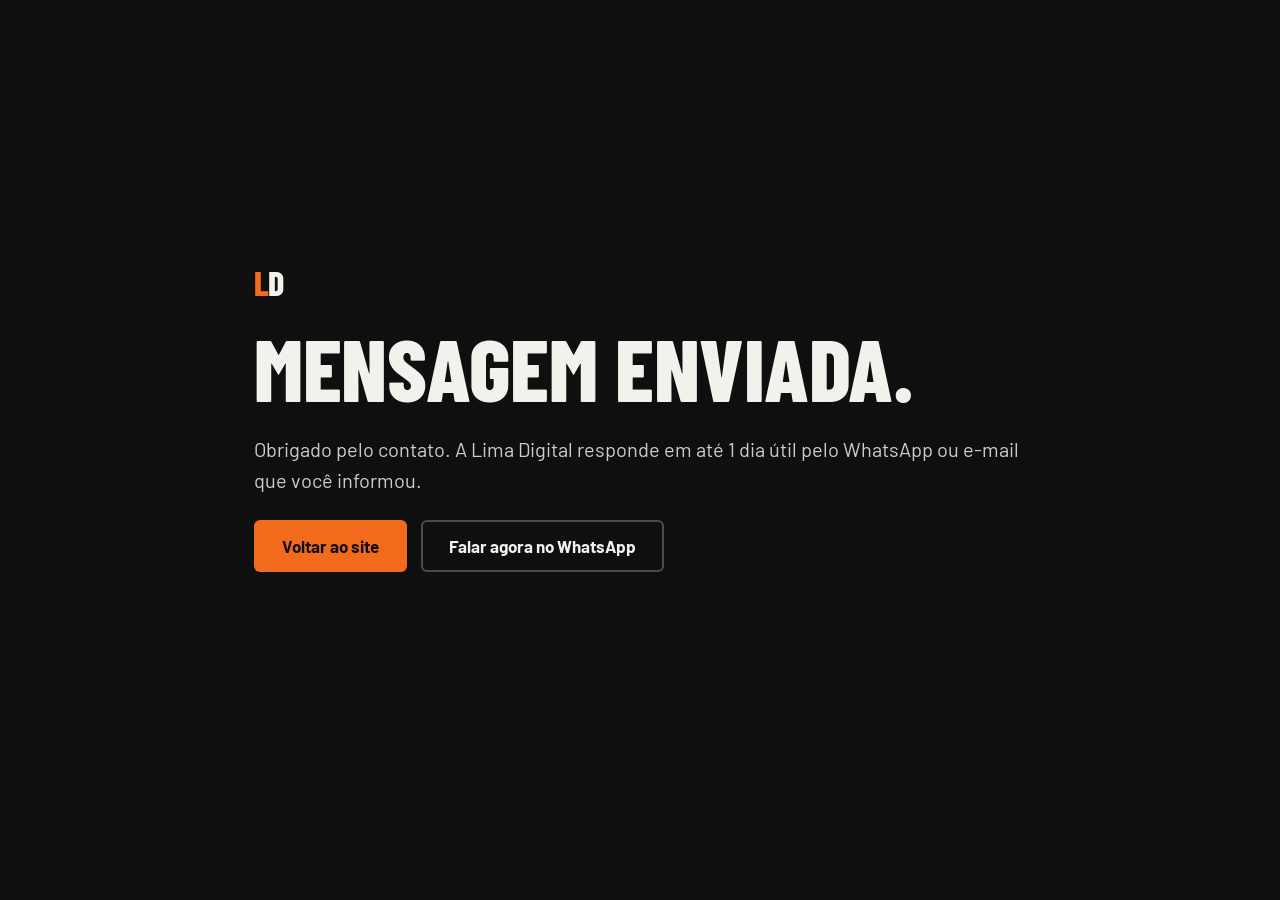
==== obrigado.html @ a5762a9d "Primeiro commit" ====
<!doctype html>
<html lang="pt-BR">
<head>
<meta charset="utf-8">
<meta name="viewport" content="width=device-width, initial-scale=1">
<title>Mensagem enviada | Lima Digital</title>
<meta name="robots" content="noindex">
<link rel="icon" href="favicon.svg" type="image/svg+xml">
<link rel="stylesheet" href="https://fonts.googleapis.com/css2?family=Barlow+Condensed:wght@800&family=Barlow:wght@400;700&display=swap">
<link rel="stylesheet" href="css/style.css">
</head>
<body>
<main class="secao">
  <div class="largura largura-texto" style="display:flex;flex-direction:column;gap:24px;min-height:70vh;justify-content:center">
    <span class="marca-ld"><span class="l">L</span>D</span>
    <h1 style="font-size:clamp(48px,8vw,88px);text-transform:uppercase">Mensagem enviada.</h1>
    <p style="font-size:20px;color:#CFCDC8">Obrigado pelo contato. A Lima Digital responde em até 1 dia útil pelo WhatsApp ou e-mail que você informou.</p>
    <div style="display:flex;flex-wrap:wrap;gap:14px">
      <a class="btn btn-laranja" href="index.html">Voltar ao site</a>
      <a class="btn btn-contorno" href="https://wa.me/5521982232973?text=Ol%C3%A1%2C%20Lima%20Digital!" target="_blank" rel="noopener">Falar agora no WhatsApp</a>
    </div>
  </div>
</main>
</body>
</html>
---- css/style.css ----
/* Lima Digital — estilos do site */
:root {
  --preto: #0F0F10;
  --grafite: #19191B;
  --grafite-2: #232326;
  --linha: #2E2E32;
  --gelo: #F3F1EC;
  --cinza: #A3A3A8;
  --laranja: #F26B1D;
  --laranja-claro: #FF8A45;
  --titulo: 'Barlow Condensed', 'Arial Narrow', sans-serif;
  --texto: 'Barlow', 'Helvetica Neue', Arial, sans-serif;
  --raio: 6px;
  --largura: 1180px;
}

*, *::before, *::after { box-sizing: border-box; }
html { scroll-behavior: smooth; scroll-padding-top: 80px; }
@media (prefers-reduced-motion: reduce) { html { scroll-behavior: auto; } }
body {
  margin: 0;
  background: var(--preto);
  color: var(--gelo);
  font-family: var(--texto);
  font-size: 18px;
  line-height: 1.55;
  -webkit-font-smoothing: antialiased;
}
img { max-width: 100%; display: block; }
a { color: inherit; }
h1, h2, h3 { font-family: var(--titulo); font-weight: 800; line-height: 0.98; margin: 0; letter-spacing: -0.005em; }
p { margin: 0; }
:focus-visible { outline: 3px solid var(--laranja); outline-offset: 3px; }

.skip { position: absolute; left: -999px; top: 8px; background: var(--laranja); color: var(--preto); padding: 8px 14px; z-index: 100; font-weight: 700; }
.skip:focus { left: 8px; }

.largura { max-width: var(--largura); margin: 0 auto; padding: 0 24px; }
.largura-texto { max-width: 820px; }

/* Botões */
.btn {
  display: inline-flex; align-items: center; justify-content: center;
  min-height: 52px; padding: 0 26px;
  font-family: var(--texto); font-weight: 700; font-size: 17px;
  text-decoration: none; border-radius: var(--raio); border: 2px solid transparent;
  cursor: pointer; transition: background-color .15s, color .15s, border-color .15s;
}
.btn-laranja { background: var(--laranja); color: var(--preto); }
.btn-laranja:hover { background: var(--laranja-claro); }
.btn-contorno { border-color: #4A4A4F; color: var(--gelo); }
.btn-contorno:hover { border-color: var(--gelo); }
.btn-p { min-height: 44px; padding: 0 18px; font-size: 16px; }
.link { color: var(--laranja); font-weight: 700; text-decoration: underline; text-underline-offset: 4px; }

/* Topo */
.topo { position: sticky; top: 0; z-index: 50; background: rgba(15, 15, 16, 0.94); backdrop-filter: blur(8px); border-bottom: 1px solid var(--linha); }
.topo-in { max-width: var(--largura); margin: 0 auto; padding: 0 24px; height: 72px; display: flex; align-items: center; justify-content: space-between; gap: 24px; }
.marca { display: flex; align-items: center; gap: 12px; text-decoration: none; }
.marca-ld { font-family: var(--titulo); font-weight: 800; font-size: 34px; line-height: 1; letter-spacing: -0.03em; }
.marca-ld .l { color: var(--laranja); }
.marca-nome { font-family: var(--titulo); font-weight: 700; font-size: 17px; letter-spacing: 0.2em; text-transform: uppercase; }
.menu { display: flex; align-items: center; gap: 28px; }
.menu a:not(.btn) { text-decoration: none; font-weight: 600; font-size: 16px; color: #D8D6D1; }
.menu a:not(.btn):hover { color: var(--laranja); }
.menu-btn { display: none; background: none; border: 0; color: var(--gelo); width: 44px; height: 44px; align-items: center; justify-content: center; cursor: pointer; }

/* Abertura */
.hero { padding: 72px 0 96px; }
.hero-in { max-width: var(--largura); margin: 0 auto; padding: 0 24px; display: grid; grid-template-columns: 1.15fr 0.85fr; gap: 56px; align-items: center; }
.hero h1 { font-size: clamp(56px, 8.4vw, 116px); text-transform: uppercase; line-height: 0.88; }
.hero-sub { margin-top: 28px; max-width: 34em; font-size: 21px; color: #CFCDC8; }
.hero-botoes { margin-top: 36px; display: flex; flex-wrap: wrap; gap: 14px; }

/* Visor de câmera/drone: o elemento marcante da página */
.visor { position: relative; margin: 0; aspect-ratio: 4 / 5; background: var(--grafite) repeating-linear-gradient(0deg, transparent 0 63px, #222225 63px 64px), repeating-linear-gradient(90deg, transparent 0 63px, #222225 63px 64px); border-radius: 2px; overflow: hidden; }
.visor img { position: absolute; inset: 0; width: 100%; height: 100%; object-fit: cover; }
.canto { position: absolute; width: 44px; height: 44px; border-color: var(--laranja); border-style: solid; border-width: 0; z-index: 2; }
.c1 { top: 18px; left: 18px; border-top-width: 3px; border-left-width: 3px; }
.c2 { top: 18px; right: 18px; border-top-width: 3px; border-right-width: 3px; }
.c3 { bottom: 18px; left: 18px; border-bottom-width: 3px; border-left-width: 3px; }
.c4 { bottom: 18px; right: 18px; border-bottom-width: 3px; border-right-width: 3px; }
.mira { position: absolute; top: 50%; left: 50%; width: 28px; height: 28px; margin: -14px 0 0 -14px; z-index: 2; }
.mira::before, .mira::after { content: ""; position: absolute; background: rgba(243, 241, 236, 0.8); }
.mira::before { left: 13px; top: 0; width: 2px; height: 28px; }
.mira::after { top: 13px; left: 0; width: 28px; height: 2px; }
.visor figcaption { position: absolute; left: 30px; bottom: 30px; z-index: 2; font-size: 14px; font-weight: 600; background: rgba(15, 15, 16, 0.75); padding: 4px 10px; border-radius: 3px; }

/* Seções */
.secao { padding: 104px 0; }
.secao-grafite { background: var(--grafite); }
.cabeca { display: grid; grid-template-columns: 1fr 1fr; gap: 48px; align-items: end; margin-bottom: 56px; }
.cabeca h2, .largura-texto > h2 { font-size: clamp(44px, 5.6vw, 72px); }
.cabeca p { color: #CFCDC8; font-size: 19px; max-width: 32em; }

/* Serviços */
.servicos { display: grid; grid-template-columns: repeat(3, minmax(0, 1fr)); gap: 16px; }
.serv { background: var(--grafite); border: 1px solid var(--linha); border-radius: var(--raio); padding: 30px 28px 32px; display: flex; flex-direction: column; gap: 12px; }
.serv h3 { font-size: 32px; }
.serv p { color: #CFCDC8; font-size: 17px; }
.serv-destaque { grid-column: span 2; background: var(--laranja); border-color: var(--laranja); color: var(--preto); padding: 40px 40px 42px; justify-content: space-between; }
.serv-destaque h3 { font-size: clamp(44px, 5vw, 64px); }
.serv-destaque p { color: var(--preto); font-size: 19px; max-width: 34em; font-weight: 500; }
.serv-destaque .link { color: var(--preto); }
.serv-breve { background: transparent; border-style: dashed; border-color: #44444A; }
.serv-breve h3, .serv-breve p { color: var(--cinza); }
.selo { align-self: flex-start; margin-top: auto; font-size: 14px; font-weight: 700; color: var(--gelo); border: 1px solid #55555A; padding: 3px 10px; border-radius: 99px; }

/* Exemplos */
.exemplos { display: grid; grid-template-columns: repeat(2, minmax(0, 1fr)); gap: 32px; }
.exemplo { text-decoration: none; display: flex; flex-direction: column; gap: 22px; }
.janela { border-radius: 10px; overflow: hidden; border: 1px solid #3A3A3F; aspect-ratio: 16 / 10; display: flex; flex-direction: column; transition: transform .2s; }
.exemplo:hover .janela { transform: translateY(-4px); }
@media (prefers-reduced-motion: reduce) { .exemplo:hover .janela { transform: none; } }
.janela-barra { height: 30px; flex: none; background: #2A2A2E; display: flex; align-items: center; gap: 6px; padding: 0 12px; }
.janela-barra i { width: 10px; height: 10px; border-radius: 50%; background: #55555B; }
.mini-imob { flex: 1; background: #FFFFFF; color: #1B2B2E; padding: 22px 26px; display: flex; flex-direction: column; gap: 12px; }
.mini-imob b { font-size: 15px; color: #1F5C4A; }
.mini-imob .mini-titulo { font-family: Georgia, serif; font-size: clamp(20px, 2.4vw, 30px); line-height: 1.1; max-width: 16em; }
.mini-cards { margin-top: auto; display: grid; grid-template-columns: repeat(3, 1fr); gap: 10px; }
.mini-cards i { aspect-ratio: 4 / 3; background: #E7E1D3; border-radius: 6px; }
.mini-cards i:first-child { background: #1F5C4A; }
.mini-conf { flex: 1; background: #1E1630; color: #F4EEF8; padding: 22px 26px; display: flex; flex-direction: column; gap: 12px; }
.mini-conf b { font-size: 15px; color: #F2B544; }
.mini-conf .mini-titulo { font-family: var(--titulo); font-weight: 800; font-size: clamp(30px, 3.6vw, 48px); line-height: 0.95; text-transform: uppercase; }
.mini-botao { margin-top: auto; width: 150px; height: 34px; border-radius: 99px; background: #F2B544; }
.exemplo-info { display: flex; flex-direction: column; gap: 8px; }
.exemplo-info h3 { font-size: 34px; }
.exemplo-info p { color: #CFCDC8; font-size: 17px; }

/* Galeria */
.galeria { display: grid; grid-template-columns: repeat(3, minmax(0, 1fr)); grid-auto-rows: 260px; gap: 12px; }
.foto { position: relative; margin: 0; background: var(--grafite); border-radius: 4px; overflow: hidden; }
.foto img { width: 100%; height: 100%; object-fit: cover; }
.foto-alta { grid-row: span 2; }
.foto-larga { grid-column: span 2; }
.foto figcaption { position: absolute; left: 14px; bottom: 14px; font-size: 15px; font-weight: 600; background: rgba(15, 15, 16, 0.8); padding: 4px 10px; border-radius: 3px; }

.clientes { margin-top: 72px; padding-top: 40px; border-top: 1px solid var(--linha); display: flex; flex-wrap: wrap; align-items: center; justify-content: space-between; gap: 24px; }
.clientes h3 { font-size: 30px; }
.clientes ul { list-style: none; margin: 0; padding: 0; display: flex; flex-wrap: wrap; gap: 14px; }
.clientes a { display: flex; align-items: center; gap: 12px; text-decoration: none; padding: 10px 18px 10px 10px; min-height: 64px; border: 1px solid var(--linha); border-radius: 99px; font-weight: 600; }
.clientes a:hover { border-color: var(--laranja); }
.clientes img { width: 44px; height: 44px; border-radius: 50%; object-fit: cover; background: #fff; }

/* Como funciona */
.passos { list-style: none; margin: 0; padding: 0; display: grid; grid-template-columns: repeat(4, minmax(0, 1fr)); gap: 32px; counter-reset: passo; }
.passos li { display: flex; flex-direction: column; gap: 10px; padding-top: 22px; border-top: 3px solid var(--laranja); }
.passos .n { font-family: var(--titulo); font-weight: 800; font-size: 56px; line-height: 1; color: var(--laranja); }
.passos h3 { font-size: 30px; }
.passos p { color: #CFCDC8; font-size: 17px; }

/* Dúvidas */
.faq { margin-top: 40px; border-top: 1px solid var(--linha); }
.faq details { border-bottom: 1px solid var(--linha); }
.faq summary { cursor: pointer; list-style: none; padding: 22px 44px 22px 0; position: relative; font-weight: 700; font-size: 19px; }
.faq summary::-webkit-details-marker { display: none; }
.faq summary::after { content: "+"; position: absolute; right: 6px; top: 50%; transform: translateY(-50%); font-family: var(--titulo); font-size: 32px; color: var(--laranja); line-height: 1; }
.faq details[open] summary::after { content: "−"; }
.faq details p { padding: 0 0 24px; color: #CFCDC8; max-width: 40em; }

/* Contato */
.contato { background: var(--grafite); }
.contato-in { display: grid; grid-template-columns: minmax(0, 1fr) minmax(0, 1fr); gap: 64px; align-items: start; }
.canais a { overflow-wrap: anywhere; }
.contato-texto h2 { font-size: clamp(44px, 5.4vw, 68px); }
.contato-texto > p { margin-top: 20px; color: #CFCDC8; font-size: 19px; }
.canais { list-style: none; padding: 0; margin: 36px 0 0; display: flex; flex-direction: column; gap: 4px; }
.canais li, .canais a { display: flex; gap: 14px; align-items: baseline; text-decoration: none; padding: 10px 0; }
.canais li { border-bottom: 1px solid var(--linha); flex-wrap: wrap; }
.canais b { color: var(--cinza); font-weight: 600; min-width: 120px; font-size: 16px; }
.canais a:hover { color: var(--laranja); }
.form { display: flex; flex-direction: column; gap: 18px; background: var(--preto); border: 1px solid var(--linha); border-radius: 10px; padding: 32px; }
.campo { display: flex; flex-direction: column; gap: 6px; }
.campo label { font-weight: 600; font-size: 16px; }
.campo input, .campo select, .campo textarea { font: inherit; font-size: 17px; color: var(--gelo); background: var(--grafite); border: 1px solid #3A3A3F; border-radius: var(--raio); padding: 12px 14px; min-height: 48px; }
.campo input::placeholder, .campo textarea::placeholder { color: #8C8C92; }
.campo input:focus, .campo select:focus, .campo textarea:focus { border-color: var(--laranja); outline: none; box-shadow: 0 0 0 3px rgba(242, 107, 29, 0.35); }
.form .btn { align-self: flex-start; }
.escondido { position: absolute; left: -9999px; }

/* Rodapé */
.rodape { border-top: 1px solid var(--linha); padding: 32px 0 40px; }
.rodape-in { display: flex; flex-wrap: wrap; align-items: center; gap: 12px 32px; color: var(--cinza); font-size: 15px; }
.rodape-in .marca-ld { color: var(--gelo); font-size: 28px; }

.whats-flutuante { position: fixed; right: 20px; bottom: 20px; z-index: 60; width: 60px; height: 60px; border-radius: 50%; background: #1FAF5A; color: #fff; display: flex; align-items: center; justify-content: center; box-shadow: 0 6px 18px rgba(0, 0, 0, 0.45); }
.whats-flutuante:hover { background: #24C466; }

/* Celular e tablet */
@media (max-width: 960px) {
  .hero-in { grid-template-columns: 1fr; gap: 40px; }
  .visor { max-width: 520px; aspect-ratio: 4 / 3; }
  .cabeca { grid-template-columns: 1fr; gap: 16px; margin-bottom: 40px; }
  .servicos { grid-template-columns: repeat(2, minmax(0, 1fr)); }
  .exemplos { grid-template-columns: 1fr; }
  .passos { grid-template-columns: repeat(2, minmax(0, 1fr)); }
  .contato-in { grid-template-columns: minmax(0, 1fr); gap: 40px; }
}
@media (max-width: 820px) {
  .menu-btn { display: inline-flex; }
  .menu { display: none; position: absolute; top: 72px; left: 0; right: 0; background: var(--preto); border-bottom: 1px solid var(--linha); flex-direction: column; align-items: stretch; gap: 0; padding: 8px 24px 24px; }
  .menu.aberto { display: flex; }
  .menu a:not(.btn) { padding: 14px 0; border-bottom: 1px solid var(--linha); font-size: 18px; }
  .menu .btn { margin-top: 16px; }
}
@media (max-width: 600px) {
  body { font-size: 17px; }
  .secao { padding: 72px 0; }
  .hero { padding: 40px 0 64px; }
  .hero-sub { font-size: 19px; }
  .hero-botoes .btn { width: 100%; }
  .servicos { grid-template-columns: 1fr; }
  .serv-destaque { grid-column: auto; padding: 30px 26px; }
  .galeria { grid-template-columns: 1fr 1fr; grid-auto-rows: 180px; }
  .foto-alta { grid-row: span 1; }
  .foto-larga { grid-column: span 2; }
  .passos { grid-template-columns: 1fr; gap: 28px; }
  .form { padding: 22px; }
  .form .btn { align-self: stretch; }
  .marca-nome { display: none; }
}
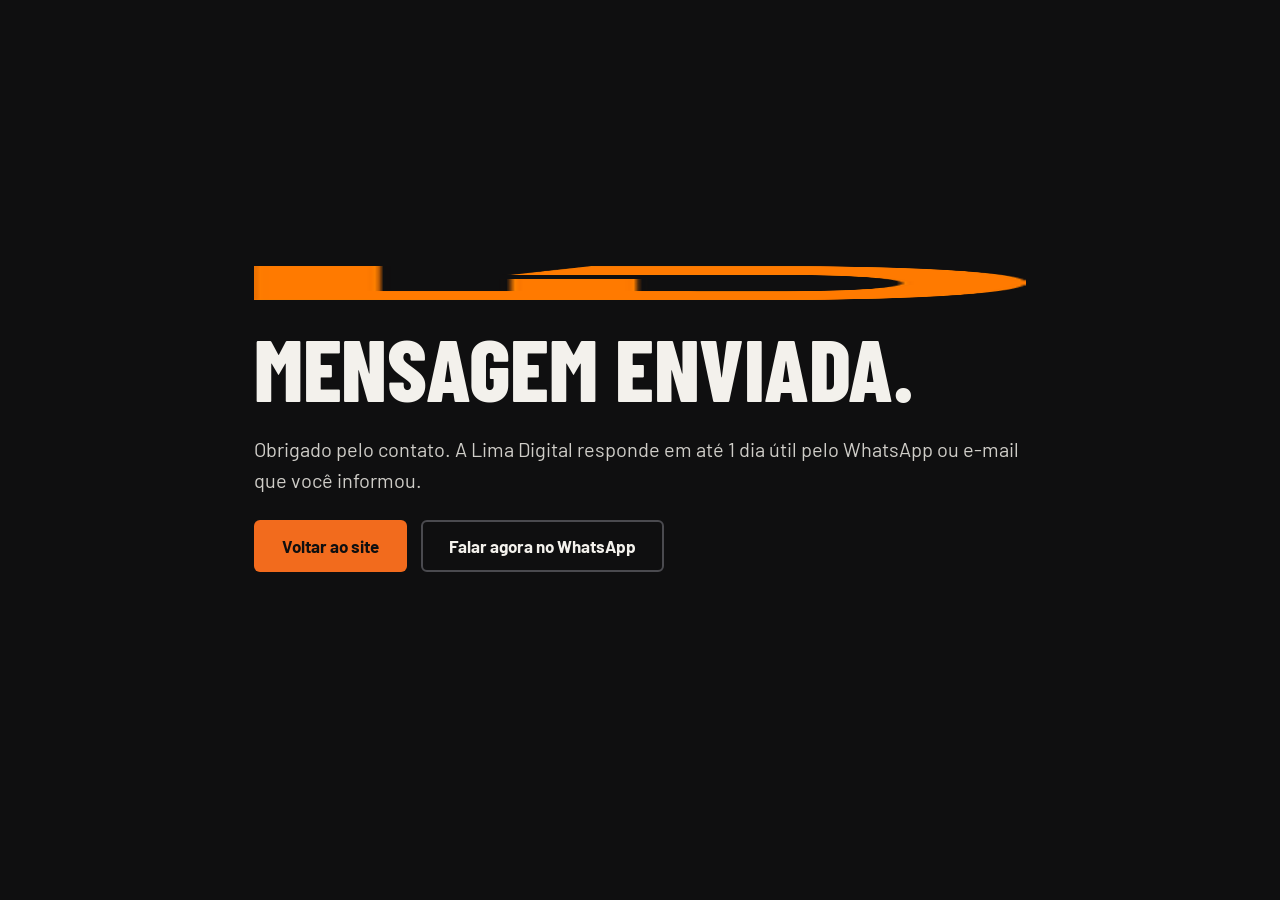
==== commit af3b464a: "Usa a logo real da Lima Digital no site e nos favicons Co-Authored-By: Claude Opus 5.5 <noreply@anth" ====
--- a/obrigado.html
+++ b/obrigado.html
@@ -5,14 +5,15 @@
 <meta name="viewport" content="width=device-width, initial-scale=1">
 <title>Mensagem enviada | Lima Digital</title>
 <meta name="robots" content="noindex">
-<link rel="icon" href="favicon.svg" type="image/svg+xml">
+<link rel="icon" href="favicon-32.png" type="image/png" sizes="32x32">
+<link rel="apple-touch-icon" href="apple-touch-icon.png">
 <link rel="stylesheet" href="https://fonts.googleapis.com/css2?family=Barlow+Condensed:wght@800&family=Barlow:wght@400;700&display=swap">
 <link rel="stylesheet" href="css/style.css">
 </head>
 <body>
 <main class="secao">
   <div class="largura largura-texto" style="display:flex;flex-direction:column;gap:24px;min-height:70vh;justify-content:center">
-    <span class="marca-ld"><span class="l">L</span>D</span>
+    <img class="marca-ld" src="img/logo-ld-96.png" alt="" width="64" height="34">
     <h1 style="font-size:clamp(48px,8vw,88px);text-transform:uppercase">Mensagem enviada.</h1>
     <p style="font-size:20px;color:#CFCDC8">Obrigado pelo contato. A Lima Digital responde em até 1 dia útil pelo WhatsApp ou e-mail que você informou.</p>
     <div style="display:flex;flex-wrap:wrap;gap:14px">
--- a/css/style.css
+++ b/css/style.css
@@ -57,8 +57,7 @@
 .topo { position: sticky; top: 0; z-index: 50; background: rgba(15, 15, 16, 0.94); backdrop-filter: blur(8px); border-bottom: 1px solid var(--linha); }
 .topo-in { max-width: var(--largura); margin: 0 auto; padding: 0 24px; height: 72px; display: flex; align-items: center; justify-content: space-between; gap: 24px; }
 .marca { display: flex; align-items: center; gap: 12px; text-decoration: none; }
-.marca-ld { font-family: var(--titulo); font-weight: 800; font-size: 34px; line-height: 1; letter-spacing: -0.03em; }
-.marca-ld .l { color: var(--laranja); }
+.marca-ld { display: block; height: 34px; width: auto; }
 .marca-nome { font-family: var(--titulo); font-weight: 700; font-size: 17px; letter-spacing: 0.2em; text-transform: uppercase; }
 .menu { display: flex; align-items: center; gap: 28px; }
 .menu a:not(.btn) { text-decoration: none; font-weight: 600; font-size: 16px; color: #D8D6D1; }
@@ -182,7 +181,7 @@
 /* Rodapé */
 .rodape { border-top: 1px solid var(--linha); padding: 32px 0 40px; }
 .rodape-in { display: flex; flex-wrap: wrap; align-items: center; gap: 12px 32px; color: var(--cinza); font-size: 15px; }
-.rodape-in .marca-ld { color: var(--gelo); font-size: 28px; }
+.rodape-in .marca-ld { height: 28px; }
 
 .whats-flutuante { position: fixed; right: 20px; bottom: 20px; z-index: 60; width: 60px; height: 60px; border-radius: 50%; background: #1FAF5A; color: #fff; display: flex; align-items: center; justify-content: center; box-shadow: 0 6px 18px rgba(0, 0, 0, 0.45); }
 .whats-flutuante:hover { background: #24C466; }
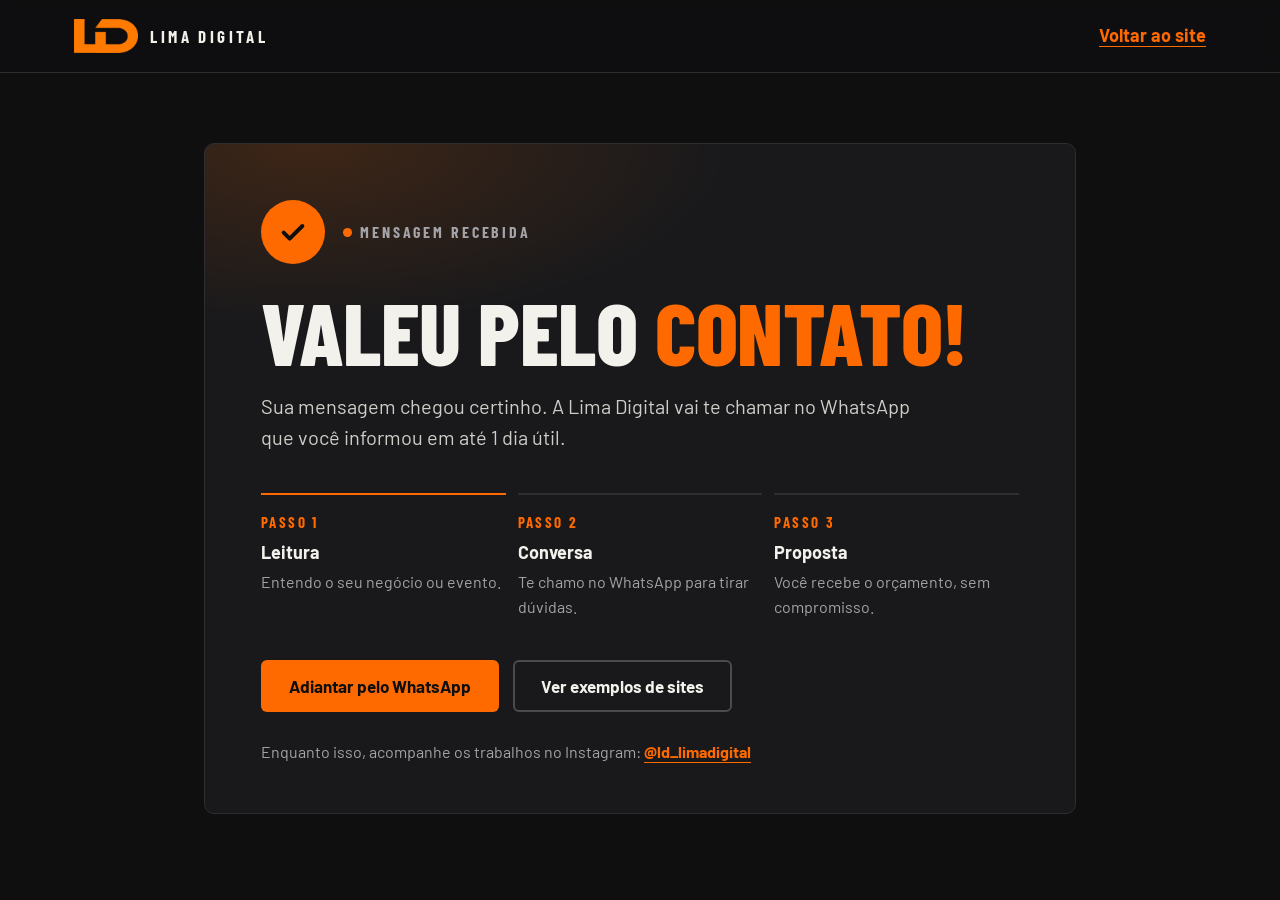
==== commit e8b86e35: "Otimiza imagens em WebP, adiciona SEO (robots, sitemap, imagem de compartilhamento), página 404 e do" ====
--- a/obrigado.html
+++ b/obrigado.html
@@ -7,18 +7,81 @@
 <meta name="robots" content="noindex">
 <link rel="icon" href="favicon-32.png" type="image/png" sizes="32x32">
 <link rel="apple-touch-icon" href="apple-touch-icon.png">
-<link rel="stylesheet" href="https://fonts.googleapis.com/css2?family=Barlow+Condensed:wght@800&family=Barlow:wght@400;700&display=swap">
+<link rel="preconnect" href="https://fonts.googleapis.com">
+<link rel="preconnect" href="https://fonts.gstatic.com" crossorigin>
+<link rel="stylesheet" href="https://fonts.googleapis.com/css2?family=Barlow+Condensed:wght@700;800&family=Barlow:wght@400;500;600;700&display=swap">
 <link rel="stylesheet" href="css/style.css">
+<style>
+  .ok { min-height: calc(100vh - 73px); display: flex; align-items: center; padding: 56px 0 72px; }
+  .ok-in { max-width: 920px; margin: 0 auto; padding: 0 24px; width: 100%; }
+  .ok-cartao { position: relative; background: var(--grafite); border: 1px solid var(--linha); border-radius: var(--raio-g); padding: 56px 56px 48px; overflow: hidden; }
+  .ok-cartao::before { content: ""; position: absolute; inset: 0; background: radial-gradient(600px 260px at 12% 0%, rgba(254,106,0,0.16), transparent 70%); pointer-events: none; }
+  .ok-cartao > * { position: relative; }
+  .ok-topo { display: flex; align-items: center; gap: 18px; flex-wrap: wrap; }
+  .ok-check { flex: none; width: 64px; height: 64px; border-radius: 50%; background: var(--laranja); color: var(--preto); display: flex; align-items: center; justify-content: center; animation: surgir .5s ease-out both; }
+  .ok-check svg { width: 32px; height: 32px; }
+  .ok-check path { stroke-dasharray: 30; stroke-dashoffset: 30; animation: tracar .45s .3s ease-out forwards; }
+  .ok-rec { display: inline-flex; align-items: center; gap: 8px; font-family: var(--titulo); font-weight: 700; font-size: 16px; letter-spacing: 0.18em; text-transform: uppercase; color: var(--cinza); }
+  .ok-rec i { width: 9px; height: 9px; border-radius: 50%; background: var(--laranja); }
+  .ok h1 { margin-top: 28px; font-size: clamp(46px, 7.4vw, 88px); text-transform: uppercase; line-height: 0.9; }
+  .ok h1 span { color: var(--laranja); }
+  .ok-sub { margin-top: 20px; font-size: 20px; color: #CFCDC8; max-width: 34em; }
+  .ok-passos { list-style: none; margin: 40px 0 0; padding: 0; display: grid; grid-template-columns: repeat(3, minmax(0, 1fr)); gap: 12px; }
+  .ok-passos li { border-top: 2px solid var(--linha); padding-top: 16px; display: flex; flex-direction: column; gap: 4px; }
+  .ok-passos li:first-child { border-top-color: var(--laranja); }
+  .ok-passos b { font-family: var(--titulo); font-size: 15px; letter-spacing: 0.16em; text-transform: uppercase; color: var(--laranja); }
+  .ok-passos strong { font-size: 18px; }
+  .ok-passos span { font-size: 16px; color: var(--cinza); }
+  .ok-botoes { margin-top: 40px; display: flex; flex-wrap: wrap; gap: 14px; }
+  .ok-extra { margin-top: 28px; font-size: 16px; color: var(--cinza); }
+  @keyframes surgir { from { transform: scale(.6); opacity: 0; } to { transform: scale(1); opacity: 1; } }
+  @keyframes tracar { to { stroke-dashoffset: 0; } }
+  @media (prefers-reduced-motion: reduce) { .ok-check, .ok-check path { animation: none; stroke-dashoffset: 0; } }
+  @media (max-width: 700px) {
+    .ok { padding: 28px 0 48px; align-items: flex-start; }
+    .ok-in { padding: 0 16px; }
+    .ok-cartao { padding: 40px 24px 32px; }
+    .ok-passos { grid-template-columns: 1fr; gap: 16px; }
+    .ok-botoes .btn { flex: 1 1 100%; }
+  }
+</style>
 </head>
 <body>
-<main class="secao">
-  <div class="largura largura-texto" style="display:flex;flex-direction:column;gap:24px;min-height:70vh;justify-content:center">
-    <img class="marca-ld" src="img/logo-ld-96.png" alt="" width="64" height="34">
-    <h1 style="font-size:clamp(48px,8vw,88px);text-transform:uppercase">Mensagem enviada.</h1>
-    <p style="font-size:20px;color:#CFCDC8">Obrigado pelo contato. A Lima Digital responde em até 1 dia útil pelo WhatsApp ou e-mail que você informou.</p>
-    <div style="display:flex;flex-wrap:wrap;gap:14px">
-      <a class="btn btn-laranja" href="index.html">Voltar ao site</a>
-      <a class="btn btn-contorno" href="https://wa.me/5521982232973?text=Ol%C3%A1%2C%20Lima%20Digital!" target="_blank" rel="noopener">Falar agora no WhatsApp</a>
+<header class="topo">
+  <div class="topo-in">
+    <a class="marca" href="index.html" aria-label="Lima Digital, página inicial">
+      <img class="marca-ld" src="img/logo-ld-96.png" alt="" width="64" height="34">
+      <span class="marca-nome">Lima Digital</span>
+    </a>
+    <a class="link" href="index.html">Voltar ao site</a>
+  </div>
+</header>
+
+<main class="ok">
+  <div class="ok-in">
+    <div class="ok-cartao">
+
+      <div class="ok-topo">
+        <div class="ok-check" aria-hidden="true">
+          <svg viewBox="0 0 24 24" fill="none"><path d="M5 12.5l4.5 4.5L19 7.5" stroke="currentColor" stroke-width="3" stroke-linecap="round" stroke-linejoin="round"/></svg>
+        </div>
+        <span class="ok-rec"><i aria-hidden="true"></i>Mensagem recebida</span>
+      </div>
+
+      <h1>Valeu pelo <span>contato!</span></h1>
+      <p class="ok-sub">Sua mensagem chegou certinho. A Lima Digital vai te chamar no WhatsApp que você informou em até 1 dia útil.</p>
+
+      <ol class="ok-passos" aria-label="O que acontece agora">
+        <li><b>Passo 1</b><strong>Leitura</strong><span>Entendo o seu negócio ou evento.</span></li>
+        <li><b>Passo 2</b><strong>Conversa</strong><span>Te chamo no WhatsApp para tirar dúvidas.</span></li>
+        <li><b>Passo 3</b><strong>Proposta</strong><span>Você recebe o orçamento, sem compromisso.</span></li>
+      </ol>
+
+      <div class="ok-botoes">
+        <a class="btn btn-laranja" href="https://wa.me/5521982232973?text=Ol%C3%A1%2C%20Lima%20Digital!%20Acabei%20de%20enviar%20uma%20mensagem%20pelo%20site." target="_blank" rel="noopener">Adiantar pelo WhatsApp</a>
+        <a class="btn btn-contorno" href="index.html#exemplos">Ver exemplos de sites</a>
+      </div>
+      <p class="ok-extra">Enquanto isso, acompanhe os trabalhos no Instagram: <a class="link" href="https://www.instagram.com/ld_limadigital/" target="_blank" rel="noopener">@ld_limadigital</a></p>
     </div>
   </div>
 </main>
--- a/css/style.css
+++ b/css/style.css
@@ -6,12 +6,57 @@
   --linha: #2E2E32;
   --gelo: #F3F1EC;
   --cinza: #A3A3A8;
-  --laranja: #F26B1D;
+  --laranja: #FE6A00;
   --laranja-claro: #FF8A45;
+  /* Tons de texto e borda (antes escritos direto em cada regra) */
+  --texto-2: #CFCDC8;      /* texto de apoio */
+  --texto-3: #D8D6D1;      /* links do menu e detalhes */
+  --placeholder: #8C8C92;
+  --borda-campo: #3A3A3F;  /* campos e janelas */
+  --borda-forte: #4A4A4F;  /* botão contorno e hover */
+  --borda-traco: #44444A;  /* cartão "em breve" */
+  --borda-selo: #55555A;
+  /* Cores por função (o tema claro troca só estas) */
+  --cor-fundo: #0F0F10;
+  --cor-superficie: #19191B;
+  --cor-texto: #F3F1EC;
+  --cor-link: #FE6A00;
+  --tinta: #0F0F10;        /* texto sobre o laranja: sempre escuro */
+  --topo-fundo: rgba(15, 15, 16, 0.94);
+  --grade: #222225;
+  --janela-barra: #2A2A2E;
+  --janela-ponto: #55555B;
+  color-scheme: dark;
   --titulo: 'Barlow Condensed', 'Arial Narrow', sans-serif;
   --texto: 'Barlow', 'Helvetica Neue', Arial, sans-serif;
-  --raio: 6px;
+  --raio-p: 4px;    /* fotos e faixas */
+  --raio: 6px;      /* botões, cartões e campos */
+  --raio-g: 10px;   /* janelas e formulário */
+  --raio-pill: 99px;
+  --transicao: .2s ease;
   --largura: 1180px;
+}
+
+/* Tema claro: ativado pelo botão de sol/lua no topo */
+:root[data-tema="claro"] {
+  --cor-fundo: #F6F4EF;
+  --cor-superficie: #FFFFFF;
+  --cor-texto: #141416;
+  --cor-link: #B84A00;
+  --texto-2: #46433D;
+  --texto-3: #34322E;
+  --cinza: #67645E;
+  --linha: #E3DED5;
+  --placeholder: #8A867E;
+  --borda-campo: #D2CCC1;
+  --borda-forte: #B5AEA2;
+  --borda-traco: #C6BFB3;
+  --borda-selo: #B5AEA2;
+  --topo-fundo: rgba(246, 244, 239, 0.94);
+  --grade: #E9E5DD;
+  --janela-barra: #E8E4DC;
+  --janela-ponto: #BDB7AC;
+  color-scheme: light;
 }
 
 *, *::before, *::after { box-sizing: border-box; }
@@ -19,20 +64,21 @@
 @media (prefers-reduced-motion: reduce) { html { scroll-behavior: auto; } }
 body {
   margin: 0;
-  background: var(--preto);
-  color: var(--gelo);
+  background: var(--cor-fundo);
+  color: var(--cor-texto);
   font-family: var(--texto);
   font-size: 18px;
   line-height: 1.55;
   -webkit-font-smoothing: antialiased;
 }
 img { max-width: 100%; display: block; }
+picture { display: contents; }
 a { color: inherit; }
 h1, h2, h3 { font-family: var(--titulo); font-weight: 800; line-height: 0.98; margin: 0; letter-spacing: -0.005em; }
 p { margin: 0; }
 :focus-visible { outline: 3px solid var(--laranja); outline-offset: 3px; }
 
-.skip { position: absolute; left: -999px; top: 8px; background: var(--laranja); color: var(--preto); padding: 8px 14px; z-index: 100; font-weight: 700; }
+.skip { position: absolute; left: -999px; top: 8px; background: var(--laranja); color: var(--tinta); padding: 8px 14px; z-index: 100; font-weight: 700; }
 .skip:focus { left: 8px; }
 
 .largura { max-width: var(--largura); margin: 0 auto; padding: 0 24px; }
@@ -46,34 +92,40 @@
   text-decoration: none; border-radius: var(--raio); border: 2px solid transparent;
   cursor: pointer; transition: background-color .15s, color .15s, border-color .15s;
 }
-.btn-laranja { background: var(--laranja); color: var(--preto); }
+.btn-laranja { background: var(--laranja); color: var(--tinta); }
 .btn-laranja:hover { background: var(--laranja-claro); }
-.btn-contorno { border-color: #4A4A4F; color: var(--gelo); }
-.btn-contorno:hover { border-color: var(--gelo); }
+.btn-contorno { border-color: var(--borda-forte); color: var(--cor-texto); }
+.btn-contorno:hover { border-color: var(--cor-texto); }
 .btn-p { min-height: 44px; padding: 0 18px; font-size: 16px; }
-.link { color: var(--laranja); font-weight: 700; text-decoration: underline; text-underline-offset: 4px; }
+.link { color: var(--cor-link); font-weight: 700; text-decoration: underline; text-underline-offset: 4px; }
 
 /* Topo */
-.topo { position: sticky; top: 0; z-index: 50; background: rgba(15, 15, 16, 0.94); backdrop-filter: blur(8px); border-bottom: 1px solid var(--linha); }
+.topo { position: sticky; top: 0; z-index: 50; background: var(--topo-fundo); backdrop-filter: blur(8px); border-bottom: 1px solid var(--linha); }
 .topo-in { max-width: var(--largura); margin: 0 auto; padding: 0 24px; height: 72px; display: flex; align-items: center; justify-content: space-between; gap: 24px; }
 .marca { display: flex; align-items: center; gap: 12px; text-decoration: none; }
 .marca-ld { display: block; height: 34px; width: auto; }
 .marca-nome { font-family: var(--titulo); font-weight: 700; font-size: 17px; letter-spacing: 0.2em; text-transform: uppercase; }
 .menu { display: flex; align-items: center; gap: 28px; }
-.menu a:not(.btn) { text-decoration: none; font-weight: 600; font-size: 16px; color: #D8D6D1; }
-.menu a:not(.btn):hover { color: var(--laranja); }
-.menu-btn { display: none; background: none; border: 0; color: var(--gelo); width: 44px; height: 44px; align-items: center; justify-content: center; cursor: pointer; }
+.menu a:not(.btn) { text-decoration: none; font-weight: 600; font-size: 16px; color: var(--texto-3); }
+.menu a:not(.btn):hover { color: var(--cor-link); }
+.menu { order: 1; margin-left: auto; }
+.tema-btn { order: 2; flex: none; width: 44px; height: 44px; display: inline-flex; align-items: center; justify-content: center; border-radius: 50%; border: 1px solid var(--linha); background: transparent; color: var(--cor-texto); cursor: pointer; transition: border-color var(--transicao), color var(--transicao); }
+.tema-btn:hover { border-color: var(--laranja); color: var(--cor-link); }
+.tema-btn .lua { display: none; }
+:root[data-tema="claro"] .tema-btn .sol { display: none; }
+:root[data-tema="claro"] .tema-btn .lua { display: block; }
+.menu-btn { order: 3; display: none; background: none; border: 0; color: var(--cor-texto); width: 44px; height: 44px; align-items: center; justify-content: center; cursor: pointer; }
 
 /* Abertura */
 .hero { padding: 72px 0 96px; }
 .hero-in { max-width: var(--largura); margin: 0 auto; padding: 0 24px; display: grid; grid-template-columns: 1.15fr 0.85fr; gap: 56px; align-items: center; }
 .hero h1 { font-size: clamp(56px, 8.4vw, 116px); text-transform: uppercase; line-height: 0.88; }
-.hero-sub { margin-top: 28px; max-width: 34em; font-size: 21px; color: #CFCDC8; }
+.hero-sub { margin-top: 28px; max-width: 34em; font-size: 21px; color: var(--texto-2); }
 .hero-botoes { margin-top: 36px; display: flex; flex-wrap: wrap; gap: 14px; }
 
 /* Visor de câmera/drone: o elemento marcante da página */
-.visor { position: relative; margin: 0; aspect-ratio: 4 / 5; background: var(--grafite) repeating-linear-gradient(0deg, transparent 0 63px, #222225 63px 64px), repeating-linear-gradient(90deg, transparent 0 63px, #222225 63px 64px); border-radius: 2px; overflow: hidden; }
-.visor img { position: absolute; inset: 0; width: 100%; height: 100%; object-fit: cover; }
+.visor { position: relative; margin: 0; aspect-ratio: 4 / 5; background: var(--cor-superficie) repeating-linear-gradient(0deg, transparent 0 63px, var(--grade) 63px 64px), repeating-linear-gradient(90deg, transparent 0 63px, var(--grade) 63px 64px); border-radius: var(--raio-p); overflow: hidden; }
+.visor img { position: absolute; inset: 0; width: 100%; height: 100%; object-fit: cover; object-position: 66% 50%; }
 .canto { position: absolute; width: 44px; height: 44px; border-color: var(--laranja); border-style: solid; border-width: 0; z-index: 2; }
 .c1 { top: 18px; left: 18px; border-top-width: 3px; border-left-width: 3px; }
 .c2 { top: 18px; right: 18px; border-top-width: 3px; border-right-width: 3px; }
@@ -83,71 +135,95 @@
 .mira::before, .mira::after { content: ""; position: absolute; background: rgba(243, 241, 236, 0.8); }
 .mira::before { left: 13px; top: 0; width: 2px; height: 28px; }
 .mira::after { top: 13px; left: 0; width: 28px; height: 2px; }
-.visor figcaption { position: absolute; left: 30px; bottom: 30px; z-index: 2; font-size: 14px; font-weight: 600; background: rgba(15, 15, 16, 0.75); padding: 4px 10px; border-radius: 3px; }
+.visor figcaption { position: absolute; left: 30px; bottom: 30px; z-index: 2; font-size: 14px; font-weight: 600; color: var(--gelo); background: rgba(15, 15, 16, 0.75); padding: 4px 10px; border-radius: var(--raio-p); }
 
 /* Seções */
 .secao { padding: 104px 0; }
-.secao-grafite { background: var(--grafite); }
+.secao-grafite { background: var(--cor-superficie); }
+/* Duas seções seguidas com o mesmo fundo: uma linha separa em vez de dobrar o espaço */
+.secao-divisa { padding-top: 0; }
+.secao-divisa > .largura { position: relative; padding-top: 104px; }
+.secao-divisa > .largura::before, .rodape-base::before { content: ""; position: absolute; top: 0; left: 24px; right: 24px; height: 1px; background: var(--linha); }
 .cabeca { display: grid; grid-template-columns: 1fr 1fr; gap: 48px; align-items: end; margin-bottom: 56px; }
 .cabeca h2, .largura-texto > h2 { font-size: clamp(44px, 5.6vw, 72px); }
-.cabeca p { color: #CFCDC8; font-size: 19px; max-width: 32em; }
+.cabeca p { color: var(--texto-2); font-size: 19px; max-width: 32em; }
 
 /* Serviços */
 .servicos { display: grid; grid-template-columns: repeat(3, minmax(0, 1fr)); gap: 16px; }
-.serv { background: var(--grafite); border: 1px solid var(--linha); border-radius: var(--raio); padding: 30px 28px 32px; display: flex; flex-direction: column; gap: 12px; }
+.serv { background: var(--cor-superficie); border: 1px solid var(--linha); border-radius: var(--raio); padding: 30px 28px 32px; display: flex; flex-direction: column; gap: 12px; transition: border-color var(--transicao), transform var(--transicao); }
+.serv:not(.serv-destaque):not(.serv-breve):hover { border-color: var(--borda-forte); transform: translateY(-3px); }
+.serv-link { margin-top: auto; padding-top: 6px; align-self: flex-start; font-size: 16px; }
 .serv h3 { font-size: 32px; }
-.serv p { color: #CFCDC8; font-size: 17px; }
-.serv-destaque { grid-column: span 2; background: var(--laranja); border-color: var(--laranja); color: var(--preto); padding: 40px 40px 42px; justify-content: space-between; }
+.serv p { color: var(--texto-2); font-size: 17px; }
+.serv-destaque { grid-column: span 2; background: var(--laranja); border-color: var(--laranja); color: var(--tinta); padding: 40px 40px 42px; justify-content: space-between; }
 .serv-destaque h3 { font-size: clamp(44px, 5vw, 64px); }
-.serv-destaque p { color: var(--preto); font-size: 19px; max-width: 34em; font-weight: 500; }
-.serv-destaque .link { color: var(--preto); }
-.serv-breve { background: transparent; border-style: dashed; border-color: #44444A; }
+.serv-destaque p { color: var(--tinta); font-size: 19px; max-width: 34em; font-weight: 500; }
+.serv-destaque .link { color: var(--tinta); }
+.serv-breve { grid-column: span 2; background: transparent; border-style: dashed; border-color: var(--borda-traco); }
 .serv-breve h3, .serv-breve p { color: var(--cinza); }
-.selo { align-self: flex-start; margin-top: auto; font-size: 14px; font-weight: 700; color: var(--gelo); border: 1px solid #55555A; padding: 3px 10px; border-radius: 99px; }
+.selo { align-self: flex-start; margin-top: auto; font-size: 14px; font-weight: 700; color: var(--cor-texto); border: 1px solid var(--borda-selo); padding: 3px 10px; border-radius: var(--raio-pill); }
 
 /* Exemplos */
 .exemplos { display: grid; grid-template-columns: repeat(2, minmax(0, 1fr)); gap: 32px; }
 .exemplo { text-decoration: none; display: flex; flex-direction: column; gap: 22px; }
-.janela { border-radius: 10px; overflow: hidden; border: 1px solid #3A3A3F; aspect-ratio: 16 / 10; display: flex; flex-direction: column; transition: transform .2s; }
+.janela { border-radius: var(--raio-g); overflow: hidden; border: 1px solid var(--borda-campo); aspect-ratio: 16 / 10; display: flex; flex-direction: column; transition: transform .2s; }
 .exemplo:hover .janela { transform: translateY(-4px); }
 @media (prefers-reduced-motion: reduce) { .exemplo:hover .janela { transform: none; } }
-.janela-barra { height: 30px; flex: none; background: #2A2A2E; display: flex; align-items: center; gap: 6px; padding: 0 12px; }
-.janela-barra i { width: 10px; height: 10px; border-radius: 50%; background: #55555B; }
-.mini-imob { flex: 1; background: #FFFFFF; color: #1B2B2E; padding: 22px 26px; display: flex; flex-direction: column; gap: 12px; }
-.mini-imob b { font-size: 15px; color: #1F5C4A; }
-.mini-imob .mini-titulo { font-family: Georgia, serif; font-size: clamp(20px, 2.4vw, 30px); line-height: 1.1; max-width: 16em; }
-.mini-cards { margin-top: auto; display: grid; grid-template-columns: repeat(3, 1fr); gap: 10px; }
-.mini-cards i { aspect-ratio: 4 / 3; background: #E7E1D3; border-radius: 6px; }
-.mini-cards i:first-child { background: #1F5C4A; }
-.mini-conf { flex: 1; background: #1E1630; color: #F4EEF8; padding: 22px 26px; display: flex; flex-direction: column; gap: 12px; }
-.mini-conf b { font-size: 15px; color: #F2B544; }
-.mini-conf .mini-titulo { font-family: var(--titulo); font-weight: 800; font-size: clamp(30px, 3.6vw, 48px); line-height: 0.95; text-transform: uppercase; }
-.mini-botao { margin-top: auto; width: 150px; height: 34px; border-radius: 99px; background: #F2B544; }
+.janela-barra { height: 30px; flex: none; background: var(--janela-barra); display: flex; align-items: center; gap: 6px; padding: 0 12px; }
+.janela-barra i { width: 10px; height: 10px; border-radius: 50%; background: var(--janela-ponto); }
+.mini-foto { flex: 1; position: relative; isolation: isolate; overflow: hidden; color: #fff; padding: 22px 26px; display: flex; flex-direction: column; justify-content: flex-end; align-items: flex-start; gap: 10px; }
+.mini-foto img { position: absolute; inset: 0; width: 100%; height: 100%; object-fit: cover; z-index: -2; transition: transform .6s ease; }
+.mini-foto::after { content: ""; position: absolute; inset: 0; z-index: -1; }
+.mini-imob::after { background: linear-gradient(180deg, rgba(10,25,21,0.15) 0%, rgba(10,25,21,0.85) 100%); }
+.mini-conf::after { background: linear-gradient(180deg, rgba(26,16,48,0.2) 0%, rgba(26,16,48,0.9) 100%); }
+.exemplo:hover .mini-foto img { transform: scale(1.05); }
+@media (prefers-reduced-motion: reduce) { .exemplo:hover .mini-foto img { transform: none; } }
+.mini-marca { font-size: 13px; font-weight: 700; background: rgba(255,255,255,0.18); border: 1px solid rgba(255,255,255,0.35); padding: 3px 10px; border-radius: var(--raio-pill); }
+.mini-titulo { font-size: clamp(22px, 2.6vw, 34px); font-weight: 800; line-height: 1.02; letter-spacing: -0.02em; max-width: 13em; }
+.mini-imob .mini-titulo { font-family: 'Bricolage Grotesque', var(--texto); }
+.mini-conf .mini-titulo { font-family: 'Unbounded', var(--texto); font-size: clamp(19px, 2.2vw, 28px); }
+.mini-botao { font-size: 13px; font-weight: 800; padding: 7px 14px; border-radius: var(--raio-pill); color: #1E1630; }
+.mini-imob .mini-botao { background: #F4B860; }
+.mini-conf .mini-botao { background: #F2B544; }
 .exemplo-info { display: flex; flex-direction: column; gap: 8px; }
 .exemplo-info h3 { font-size: 34px; }
-.exemplo-info p { color: #CFCDC8; font-size: 17px; }
+.exemplo-info p { color: var(--texto-2); font-size: 17px; }
 
 /* Galeria */
-.galeria { display: grid; grid-template-columns: repeat(3, minmax(0, 1fr)); grid-auto-rows: 260px; gap: 12px; }
-.foto { position: relative; margin: 0; background: var(--grafite); border-radius: 4px; overflow: hidden; }
+.galeria { display: grid; grid-template-columns: repeat(3, minmax(0, 1fr)); grid-auto-rows: 300px; gap: 12px; }
+.foto { position: relative; margin: 0; background: var(--cor-superficie); border-radius: var(--raio-p); overflow: hidden; }
 .foto img { width: 100%; height: 100%; object-fit: cover; }
 .foto-alta { grid-row: span 2; }
 .foto-larga { grid-column: span 2; }
-.foto figcaption { position: absolute; left: 14px; bottom: 14px; font-size: 15px; font-weight: 600; background: rgba(15, 15, 16, 0.8); padding: 4px 10px; border-radius: 3px; }
-
-.clientes { margin-top: 72px; padding-top: 40px; border-top: 1px solid var(--linha); display: flex; flex-wrap: wrap; align-items: center; justify-content: space-between; gap: 24px; }
-.clientes h3 { font-size: 30px; }
-.clientes ul { list-style: none; margin: 0; padding: 0; display: flex; flex-wrap: wrap; gap: 14px; }
-.clientes a { display: flex; align-items: center; gap: 12px; text-decoration: none; padding: 10px 18px 10px 10px; min-height: 64px; border: 1px solid var(--linha); border-radius: 99px; font-weight: 600; }
-.clientes a:hover { border-color: var(--laranja); }
-.clientes img { width: 44px; height: 44px; border-radius: 50%; object-fit: cover; background: #fff; }
+.galeria-cta { margin-top: 12px; display: flex; flex-wrap: wrap; align-items: center; justify-content: space-between; gap: 12px 24px; padding: 24px 28px; border-radius: var(--raio-p); background: var(--laranja); color: var(--tinta); text-decoration: none; }
+.galeria-cta span { font-size: 18px; font-weight: 600; }
+.galeria-cta b { font-family: var(--titulo); font-weight: 800; font-size: 30px; line-height: 1; }
+.galeria-cta:hover { background: var(--laranja-claro); }
+.foto figcaption { position: absolute; left: 14px; bottom: 14px; font-size: 15px; font-weight: 600; color: var(--gelo); background: rgba(15, 15, 16, 0.8); padding: 4px 10px; border-radius: var(--raio-p); }
+
+.clientes-lista { list-style: none; margin: 0; padding: 0; display: grid; grid-template-columns: repeat(3, minmax(0, 1fr)); gap: 12px; }
+.cliente { position: relative; height: 100%; transition: border-color var(--transicao), transform var(--transicao); display: flex; flex-direction: column; gap: 4px; padding: 24px; text-decoration: none; background: var(--cor-superficie); border: 1px solid var(--linha); border-radius: var(--raio); }
+.cliente::after { content: ""; position: absolute; left: 24px; right: 24px; top: 0; height: 3px; background: var(--laranja); transform: scaleX(0); transform-origin: left; transition: transform .25s; }
+.cliente:hover { border-color: var(--borda-forte); transform: translateY(-3px); }
+.cliente:hover::after { transform: scaleX(1); }
+.cliente-avatar { position: relative; width: 64px; height: 64px; margin-bottom: 14px; border-radius: 50%; padding: 3px; background: conic-gradient(from 200deg, var(--laranja), #FFB27A, var(--laranja)); }
+.cliente-avatar > span { width: 100%; height: 100%; border-radius: 50%; border: 3px solid var(--cor-superficie); background: var(--cor-fundo); display: flex; align-items: center; justify-content: center; font-family: var(--titulo); font-weight: 800; font-size: 20px; letter-spacing: 0.04em; color: var(--cor-texto); }
+.cliente-avatar img { position: absolute; inset: 6px; width: calc(100% - 12px); height: calc(100% - 12px); border-radius: 50%; object-fit: cover; background: #fff; }
+.cliente-nome { font-family: var(--titulo); font-weight: 800; font-size: 28px; line-height: 1; text-transform: uppercase; }
+.cliente-seg { color: var(--cinza); font-size: 16px; }
+.cliente-rodape { margin-top: auto; padding-top: 20px; display: flex; flex-wrap: wrap; align-items: center; justify-content: space-between; gap: 8px 12px; }
+.cliente-tag { font-size: 13px; font-weight: 700; letter-spacing: 0.08em; text-transform: uppercase; color: var(--cor-link); border: 1px solid rgba(254,106,0,0.45); padding: 3px 10px; border-radius: var(--raio-pill); }
+.cliente-handle { font-size: 15px; font-weight: 600; color: var(--texto-3); overflow-wrap: anywhere; }
+.cliente:hover .cliente-handle { color: var(--cor-link); }
+@media (prefers-reduced-motion: reduce) { .serv, .cliente, .cliente::after { transition: none; } .serv:hover, .cliente:hover { transform: none !important; } }
+@media (max-width: 820px) { .clientes-lista { grid-template-columns: 1fr; } }
 
 /* Como funciona */
 .passos { list-style: none; margin: 0; padding: 0; display: grid; grid-template-columns: repeat(4, minmax(0, 1fr)); gap: 32px; counter-reset: passo; }
 .passos li { display: flex; flex-direction: column; gap: 10px; padding-top: 22px; border-top: 3px solid var(--laranja); }
 .passos .n { font-family: var(--titulo); font-weight: 800; font-size: 56px; line-height: 1; color: var(--laranja); }
 .passos h3 { font-size: 30px; }
-.passos p { color: #CFCDC8; font-size: 17px; }
+.passos p { color: var(--texto-2); font-size: 17px; }
 
 /* Dúvidas */
 .faq { margin-top: 40px; border-top: 1px solid var(--linha); }
@@ -156,32 +232,37 @@
 .faq summary::-webkit-details-marker { display: none; }
 .faq summary::after { content: "+"; position: absolute; right: 6px; top: 50%; transform: translateY(-50%); font-family: var(--titulo); font-size: 32px; color: var(--laranja); line-height: 1; }
 .faq details[open] summary::after { content: "−"; }
-.faq details p { padding: 0 0 24px; color: #CFCDC8; max-width: 40em; }
+.faq details p { padding: 0 0 24px; color: var(--texto-2); max-width: 40em; }
 
 /* Contato */
-.contato { background: var(--grafite); }
+.contato { background: var(--cor-superficie); }
 .contato-in { display: grid; grid-template-columns: minmax(0, 1fr) minmax(0, 1fr); gap: 64px; align-items: start; }
 .canais a { overflow-wrap: anywhere; }
 .contato-texto h2 { font-size: clamp(44px, 5.4vw, 68px); }
-.contato-texto > p { margin-top: 20px; color: #CFCDC8; font-size: 19px; }
+.contato-texto > p { margin-top: 20px; color: var(--texto-2); font-size: 19px; }
 .canais { list-style: none; padding: 0; margin: 36px 0 0; display: flex; flex-direction: column; gap: 4px; }
 .canais li, .canais a { display: flex; gap: 14px; align-items: baseline; text-decoration: none; padding: 10px 0; }
 .canais li { border-bottom: 1px solid var(--linha); flex-wrap: wrap; }
 .canais b { color: var(--cinza); font-weight: 600; min-width: 120px; font-size: 16px; }
-.canais a:hover { color: var(--laranja); }
-.form { display: flex; flex-direction: column; gap: 18px; background: var(--preto); border: 1px solid var(--linha); border-radius: 10px; padding: 32px; }
+.canais a:hover { color: var(--cor-link); }
+.form { display: flex; flex-direction: column; gap: 18px; background: var(--cor-fundo); border: 1px solid var(--linha); border-radius: var(--raio-g); padding: 32px; }
 .campo { display: flex; flex-direction: column; gap: 6px; }
 .campo label { font-weight: 600; font-size: 16px; }
-.campo input, .campo select, .campo textarea { font: inherit; font-size: 17px; color: var(--gelo); background: var(--grafite); border: 1px solid #3A3A3F; border-radius: var(--raio); padding: 12px 14px; min-height: 48px; }
-.campo input::placeholder, .campo textarea::placeholder { color: #8C8C92; }
-.campo input:focus, .campo select:focus, .campo textarea:focus { border-color: var(--laranja); outline: none; box-shadow: 0 0 0 3px rgba(242, 107, 29, 0.35); }
+.campo input, .campo select, .campo textarea { font: inherit; font-size: 17px; color: var(--cor-texto); background: var(--cor-superficie); border: 1px solid var(--borda-campo); border-radius: var(--raio); padding: 12px 14px; min-height: 48px; }
+.campo input::placeholder, .campo textarea::placeholder { color: var(--placeholder); }
+.campo input:focus, .campo select:focus, .campo textarea:focus { border-color: var(--laranja); outline: none; box-shadow: 0 0 0 3px rgba(254, 106, 0, 0.35); }
 .form .btn { align-self: flex-start; }
 .escondido { position: absolute; left: -9999px; }
 
 /* Rodapé */
-.rodape { border-top: 1px solid var(--linha); padding: 32px 0 40px; }
-.rodape-in { display: flex; flex-wrap: wrap; align-items: center; gap: 12px 32px; color: var(--cinza); font-size: 15px; }
-.rodape-in .marca-ld { height: 28px; }
+.rodape { border-top: 1px solid var(--linha); padding: 56px 0 32px; color: var(--cinza); font-size: 16px; }
+.rodape-grade { display: grid; grid-template-columns: 1.4fr 1fr 1fr; gap: 40px; }
+.rodape-marca p { margin-top: 16px; max-width: 26em; }
+.rodape-col { display: flex; flex-direction: column; gap: 4px; }
+.rodape-col h2 { font-size: 15px; font-family: var(--texto); font-weight: 700; letter-spacing: 0.12em; text-transform: uppercase; color: var(--cor-texto); margin-bottom: 8px; line-height: 1.4; }
+.rodape-col a { text-decoration: none; color: var(--texto-3); padding: 4px 0; overflow-wrap: anywhere; }
+.rodape-col a:hover { color: var(--cor-link); }
+.rodape-base { position: relative; margin-top: 40px; padding-top: 24px; font-size: 15px; display: flex; flex-wrap: wrap; justify-content: space-between; gap: 8px 24px; }
 
 .whats-flutuante { position: fixed; right: 20px; bottom: 20px; z-index: 60; width: 60px; height: 60px; border-radius: 50%; background: #1FAF5A; color: #fff; display: flex; align-items: center; justify-content: center; box-shadow: 0 6px 18px rgba(0, 0, 0, 0.45); }
 .whats-flutuante:hover { background: #24C466; }
@@ -192,13 +273,17 @@
   .visor { max-width: 520px; aspect-ratio: 4 / 3; }
   .cabeca { grid-template-columns: 1fr; gap: 16px; margin-bottom: 40px; }
   .servicos { grid-template-columns: repeat(2, minmax(0, 1fr)); }
+  .serv-breve { grid-column: auto; }
+  .rodape-grade { grid-template-columns: 1fr 1fr; }
+  .rodape-marca { grid-column: 1 / -1; }
   .exemplos { grid-template-columns: 1fr; }
   .passos { grid-template-columns: repeat(2, minmax(0, 1fr)); }
   .contato-in { grid-template-columns: minmax(0, 1fr); gap: 40px; }
 }
-@media (max-width: 820px) {
+@media (max-width: 920px) {
+  .tema-btn { margin-left: auto; }
   .menu-btn { display: inline-flex; }
-  .menu { display: none; position: absolute; top: 72px; left: 0; right: 0; background: var(--preto); border-bottom: 1px solid var(--linha); flex-direction: column; align-items: stretch; gap: 0; padding: 8px 24px 24px; }
+  .menu { display: none; position: absolute; top: 72px; left: 0; right: 0; background: var(--cor-fundo); border-bottom: 1px solid var(--linha); flex-direction: column; align-items: stretch; gap: 0; padding: 8px 24px 24px; }
   .menu.aberto { display: flex; }
   .menu a:not(.btn) { padding: 14px 0; border-bottom: 1px solid var(--linha); font-size: 18px; }
   .menu .btn { margin-top: 16px; }
@@ -209,13 +294,24 @@
   .hero { padding: 40px 0 64px; }
   .hero-sub { font-size: 19px; }
   .hero-botoes .btn { width: 100%; }
-  .servicos { grid-template-columns: 1fr; }
+  .servicos { grid-template-columns: 1fr; gap: 12px; }
+  .serv { padding: 24px 22px 26px; gap: 10px; }
+  .serv h3 { font-size: 28px; }
+  .secao-divisa { padding-top: 0; }
+  .secao-divisa > .largura { padding-top: 72px; }
+  .rodape { padding-top: 44px; padding-bottom: 104px; }
+  .rodape-grade { grid-template-columns: 1fr; gap: 32px; }
   .serv-destaque { grid-column: auto; padding: 30px 26px; }
-  .galeria { grid-template-columns: 1fr 1fr; grid-auto-rows: 180px; }
-  .foto-alta { grid-row: span 1; }
-  .foto-larga { grid-column: span 2; }
+  .galeria { grid-template-columns: 1fr; grid-auto-rows: 220px; }
+  .foto-alta { grid-row: span 2; }
+  .foto-larga { grid-column: auto; }
+  .galeria-cta b { font-size: 24px; }
   .passos { grid-template-columns: 1fr; gap: 28px; }
   .form { padding: 22px; }
   .form .btn { align-self: stretch; }
   .marca-nome { display: none; }
 }
+
+/* Ajustes finos do tema claro */
+:root[data-tema="claro"] .janela { border-color: var(--borda-campo); }
+:root[data-tema="claro"] .cliente:hover, :root[data-tema="claro"] .serv:not(.serv-destaque):not(.serv-breve):hover { box-shadow: 0 10px 28px rgba(20, 20, 22, 0.08); }
